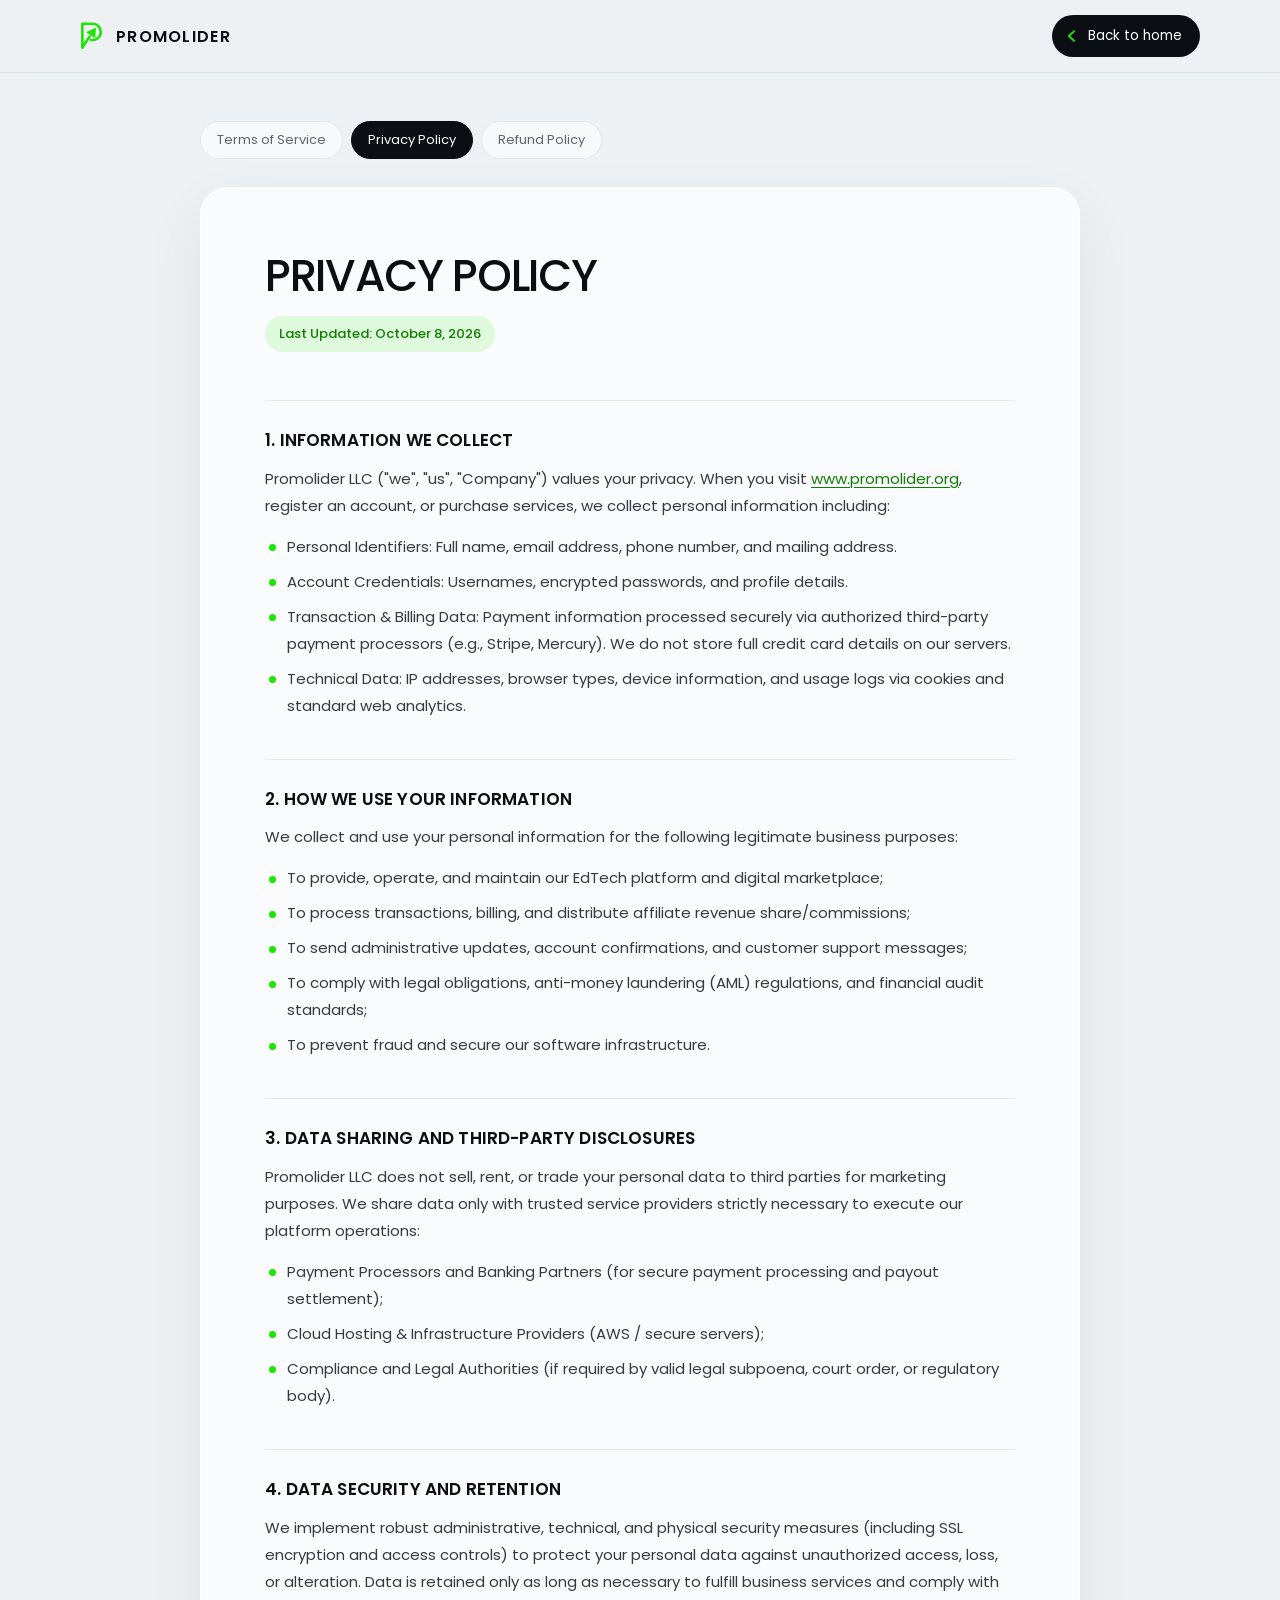
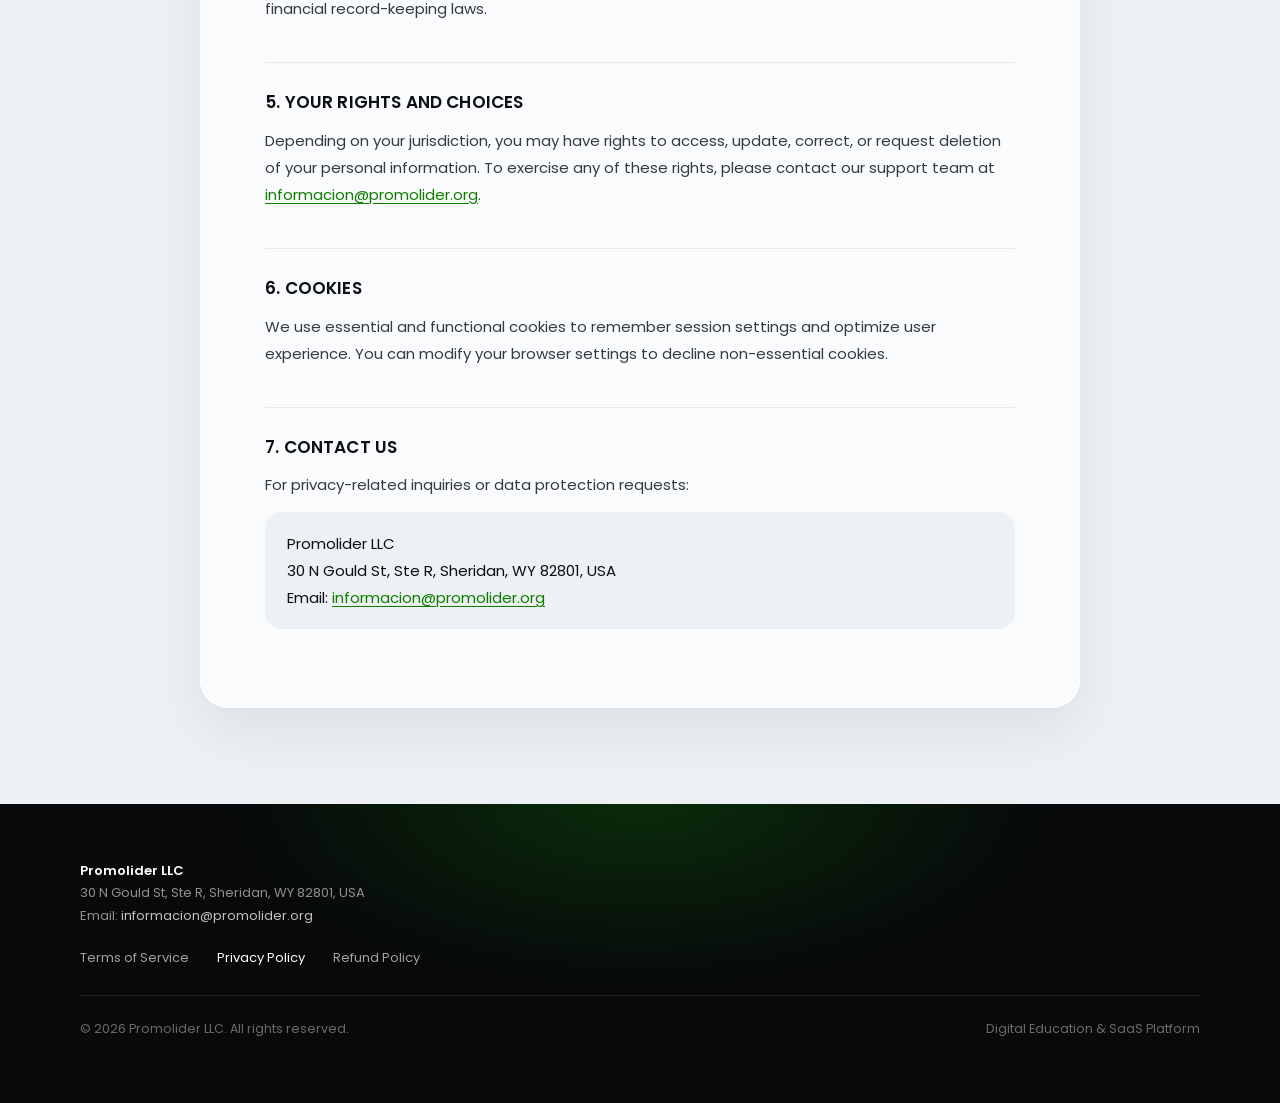
==== privacy.html @ 7b1666b1 "Landing Promolider" ====
<!doctype html>
<html lang="en">

<head>
  <meta charset="utf-8">
  <meta name="viewport" content="width=device-width, initial-scale=1, viewport-fit=cover">
  <meta name="theme-color" content="#EEF1F4">
  <title>Privacy Policy — PROMOLIDER™</title>
  <meta name="description" content="Privacy Policy — Promolider LLC.">
  <link rel="preconnect" href="https://fonts.googleapis.com">
  <link rel="preconnect" href="https://fonts.gstatic.com" crossorigin>
  <link href="https://fonts.googleapis.com/css2?family=Poppins:wght@300;400;500;600&display=swap" rel="stylesheet">
  <link rel="stylesheet" href="assets/legal.css">
</head>

<body>
  <svg width="0" height="0" style="position:absolute" aria-hidden="true">
    <symbol id="pl-mark" viewBox="0 0 200 220">
      <path d="M18 196 V14 H98 A62 62 0 0 1 98 138 H86" fill="none" stroke="currentColor" stroke-width="20"
        stroke-linecap="round" stroke-linejoin="round" />
      <path d="M18 196 L74 112" fill="none" stroke="currentColor" stroke-width="20" stroke-linecap="round" />
      <path d="M54 80 L118 50 L114 118 Z" fill="currentColor" stroke="currentColor" stroke-width="8"
        stroke-linejoin="round" />
    </symbol>
  </svg>

  <header class="top">
    <div class="wrap">
      <a class="brand" href="index.html" aria-label="PROMOLIDER home"><svg viewBox="0 0 200 220">
          <use href="#pl-mark" />
        </svg>PROMOLIDER</a>
      <a class="back" href="index.html"><svg viewBox="0 0 18 18" aria-hidden="true">
          <path d="m11.4 3.6-6 5.4 6 5.4" fill="none" stroke="currentColor" stroke-width="2" stroke-linecap="round"
            stroke-linejoin="round" />
        </svg>Back to home</a>
    </div>
  </header>

  <main class="wrap">
    <nav class="tabs" aria-label="Legal"><a href="terms.html">Terms of Service</a><a href="privacy.html"
        aria-current="page">Privacy Policy</a><a href="refunds.html">Refund Policy</a></nav>
    <article class="doc">
      <h1>PRIVACY POLICY</h1>
      <p class="upd">Last Updated: October 8, 2026</p>
      <h2>1. INFORMATION WE COLLECT</h2>
      <p>Promolider LLC ("we", "us", "Company") values your privacy. When you visit <a href="https://www.promolider.org"
          target="_blank" rel="noopener">www.promolider.org</a>, register an account, or purchase services, we collect
        personal information including:</p>
      <ul>
        <li>Personal Identifiers: Full name, email address, phone number, and mailing address.</li>
        <li>Account Credentials: Usernames, encrypted passwords, and profile details.</li>
        <li>Transaction &amp; Billing Data: Payment information processed securely via authorized third-party payment
          processors (e.g., Stripe, Mercury). We do not store full credit card details on our servers.</li>
        <li>Technical Data: IP addresses, browser types, device information, and usage logs via cookies and standard web
          analytics.</li>
      </ul>
      <h2>2. HOW WE USE YOUR INFORMATION</h2>
      <p>We collect and use your personal information for the following legitimate business purposes:</p>
      <ul>
        <li>To provide, operate, and maintain our EdTech platform and digital marketplace;</li>
        <li>To process transactions, billing, and distribute affiliate revenue share/commissions;</li>
        <li>To send administrative updates, account confirmations, and customer support messages;</li>
        <li>To comply with legal obligations, anti-money laundering (AML) regulations, and financial audit standards;
        </li>
        <li>To prevent fraud and secure our software infrastructure.</li>
      </ul>
      <h2>3. DATA SHARING AND THIRD-PARTY DISCLOSURES</h2>
      <p>Promolider LLC does not sell, rent, or trade your personal data to third parties for marketing purposes. We
        share data only with trusted service providers strictly necessary to execute our platform operations:</p>
      <ul>
        <li>Payment Processors and Banking Partners (for secure payment processing and payout settlement);</li>
        <li>Cloud Hosting &amp; Infrastructure Providers (AWS / secure servers);</li>
        <li>Compliance and Legal Authorities (if required by valid legal subpoena, court order, or regulatory body).
        </li>
      </ul>
      <h2>4. DATA SECURITY AND RETENTION</h2>
      <p>We implement robust administrative, technical, and physical security measures (including SSL encryption and
        access controls) to protect your personal data against unauthorized access, loss, or alteration. Data is
        retained only as long as necessary to fulfill business services and comply with financial record-keeping laws.
      </p>
      <h2>5. YOUR RIGHTS AND CHOICES</h2>
      <p>Depending on your jurisdiction, you may have rights to access, update, correct, or request deletion of your
        personal information. To exercise any of these rights, please contact our support team at <a
          href="mailto:informacion@promolider.org">informacion@promolider.org</a>.</p>
      <h2>6. COOKIES</h2>
      <p>We use essential and functional cookies to remember session settings and optimize user experience. You can
        modify your browser settings to decline non-essential cookies.</p>
      <h2>7. CONTACT US</h2>
      <p>For privacy-related inquiries or data protection requests:</p>
      <p class="addr">Promolider LLC<br>30 N Gould St, Ste R, Sheridan, WY 82801, USA<br>Email: <a
          href="mailto:informacion@promolider.org">informacion@promolider.org</a></p>
    </article>
  </main>

  <footer>
    <div class="glowf" aria-hidden="true"></div>
    <div class="wrap">
      <p><b>Promolider LLC</b><br>30 N Gould St, Ste R, Sheridan, WY 82801, USA<br>Email: <a
          href="mailto:informacion@promolider.org">informacion@promolider.org</a></p>
      <nav class="flinks" aria-label="Legal"><a href="terms.html">Terms of Service</a><a href="privacy.html"
          aria-current="page">Privacy Policy</a><a href="refunds.html">Refund Policy</a></nav>
      <div class="fbottom"><span>© <span id="year"></span> Promolider LLC. All rights reserved.</span><span>Digital
          Education &amp; SaaS Platform</span></div>
    </div>
  </footer>
  <script>document.getElementById('year').textContent = new Date().getFullYear();</script>
</body>

</html>
---- assets/legal.css ----
:root {
    --ink: #0b0f14;
    --muted: #5d646e;
    --frame: #EEF1F4;
    --primary: #1AE600;
    --primary-ink: #0f7d00;
    --font: 'Poppins', system-ui, sans-serif
}

*,
*::before,
*::after {
    box-sizing: border-box
}

html {
    -webkit-text-size-adjust: 100%
}

body {
    margin: 0;
    background: var(--frame);
    color: var(--ink);
    font-family: var(--font);
    -webkit-font-smoothing: antialiased;
    overflow-x: hidden
}

a {
    color: inherit;
    text-decoration: none
}

svg {
    display: block
}

.wrap {
    width: min(100% - 32px, 880px);
    margin-inline: auto
}

.top {
    position: sticky;
    top: 0;
    z-index: 5;
    background: rgba(238, 241, 244, .8);
    backdrop-filter: blur(14px);
    -webkit-backdrop-filter: blur(14px);
    border-bottom: 1px solid rgba(11, 15, 20, .08)
}

.top .wrap {
    display: flex;
    align-items: center;
    justify-content: space-between;
    gap: 16px;
    height: 72px;
    width: min(100% - 32px, 1120px)
}

.brand {
    display: flex;
    align-items: center;
    gap: 10px;
    font-size: 16px;
    font-weight: 600;
    letter-spacing: .08em
}

.brand svg {
    width: 26px;
    height: auto;
    color: var(--primary)
}

.back {
    display: inline-flex;
    align-items: center;
    gap: 8px;
    height: 42px;
    padding: 0 18px 0 12px;
    border-radius: 999px;
    background: var(--ink);
    color: #fff;
    font-size: 13.5px;
    transition: transform .3s
}

.back svg {
    width: 16px;
    height: 16px;
    color: var(--primary)
}

.back:hover {
    transform: translateX(-3px)
}

main {
    padding: 48px 0 96px
}

.tabs {
    display: flex;
    flex-wrap: wrap;
    gap: 8px;
    margin-bottom: 28px
}

.tabs a {
    padding: 8px 16px;
    border-radius: 999px;
    font-size: 13px;
    color: var(--muted);
    background: rgba(255, 255, 255, .6);
    border: 1px solid rgba(11, 15, 20, .08);
    transition: color .2s, background .2s
}

.tabs a:hover {
    color: var(--ink)
}

.tabs a[aria-current] {
    background: var(--ink);
    color: #fff;
    border-color: var(--ink)
}

.doc {
    background: rgba(255, 255, 255, .72);
    border: 1px solid rgba(255, 255, 255, .9);
    border-radius: 28px;
    box-shadow: 0 24px 60px rgba(11, 15, 20, .07);
    padding: clamp(28px, 6vw, 64px)
}

.doc h1 {
    margin: 0;
    font-size: clamp(28px, 5vw, 44px);
    font-weight: 500;
    letter-spacing: -.03em;
    line-height: 1.1
}

.doc .upd {
    display: inline-block;
    margin: 16px 0 8px;
    padding: 6px 14px;
    border-radius: 999px;
    background: rgba(26, 230, 0, .12);
    color: var(--primary-ink);
    font-size: 13px;
    font-weight: 500
}

.doc h2 {
    margin: 40px 0 12px;
    padding-top: 28px;
    border-top: 1px solid rgba(11, 15, 20, .08);
    font-size: clamp(15px, 2.2vw, 17px);
    font-weight: 600;
    letter-spacing: .01em;
    line-height: 1.4
}

.doc p,
.doc li {
    font-size: 15px;
    line-height: 1.8;
    color: #333a43;
    overflow-wrap: anywhere
}

.doc p {
    margin: 0 0 14px
}

.doc ul {
    margin: 0 0 14px;
    padding: 0;
    list-style: none;
    display: grid;
    gap: 8px
}

.doc li {
    position: relative;
    padding-left: 22px
}

.doc li::before {
    content: "";
    position: absolute;
    left: 4px;
    top: .75em;
    width: 7px;
    height: 7px;
    border-radius: 50%;
    background: var(--primary)
}

.doc a {
    color: var(--primary-ink);
    text-decoration: underline;
    text-underline-offset: 3px
}

.doc .addr {
    padding: 18px 22px;
    border-radius: 16px;
    background: var(--frame);
    color: var(--ink)
}

footer {
    position: relative;
    overflow: hidden;
    background: #07090b;
    color: rgba(255, 255, 255, .55);
    padding: 56px 0 64px;
    font-size: 13px;
    line-height: 1.7
}

.glowf {
    position: absolute;
    left: 50%;
    top: -220px;
    width: 900px;
    height: 420px;
    transform: translateX(-50%);
    background: radial-gradient(ellipse, rgba(26, 230, 0, .16), transparent 65%);
    pointer-events: none
}

footer .wrap {
    position: relative;
    width: min(100% - 32px, 1120px)
}

footer p {
    margin: 0 0 20px
}

footer b {
    color: #fff;
    font-weight: 600
}

footer p a {
    color: rgba(255, 255, 255, .75)
}

footer a:hover {
    color: var(--primary)
}

.flinks {
    display: flex;
    flex-wrap: wrap;
    gap: 10px 28px;
    padding-bottom: 26px;
    border-bottom: 1px solid rgba(255, 255, 255, .1)
}

.flinks a {
    color: rgba(255, 255, 255, .62);
    transition: color .2s
}

.flinks a[aria-current] {
    color: #fff
}

.fbottom {
    display: flex;
    justify-content: space-between;
    gap: 16px;
    flex-wrap: wrap;
    padding-top: 22px;
    font-size: 12.5px;
    color: rgba(255, 255, 255, .4)
}
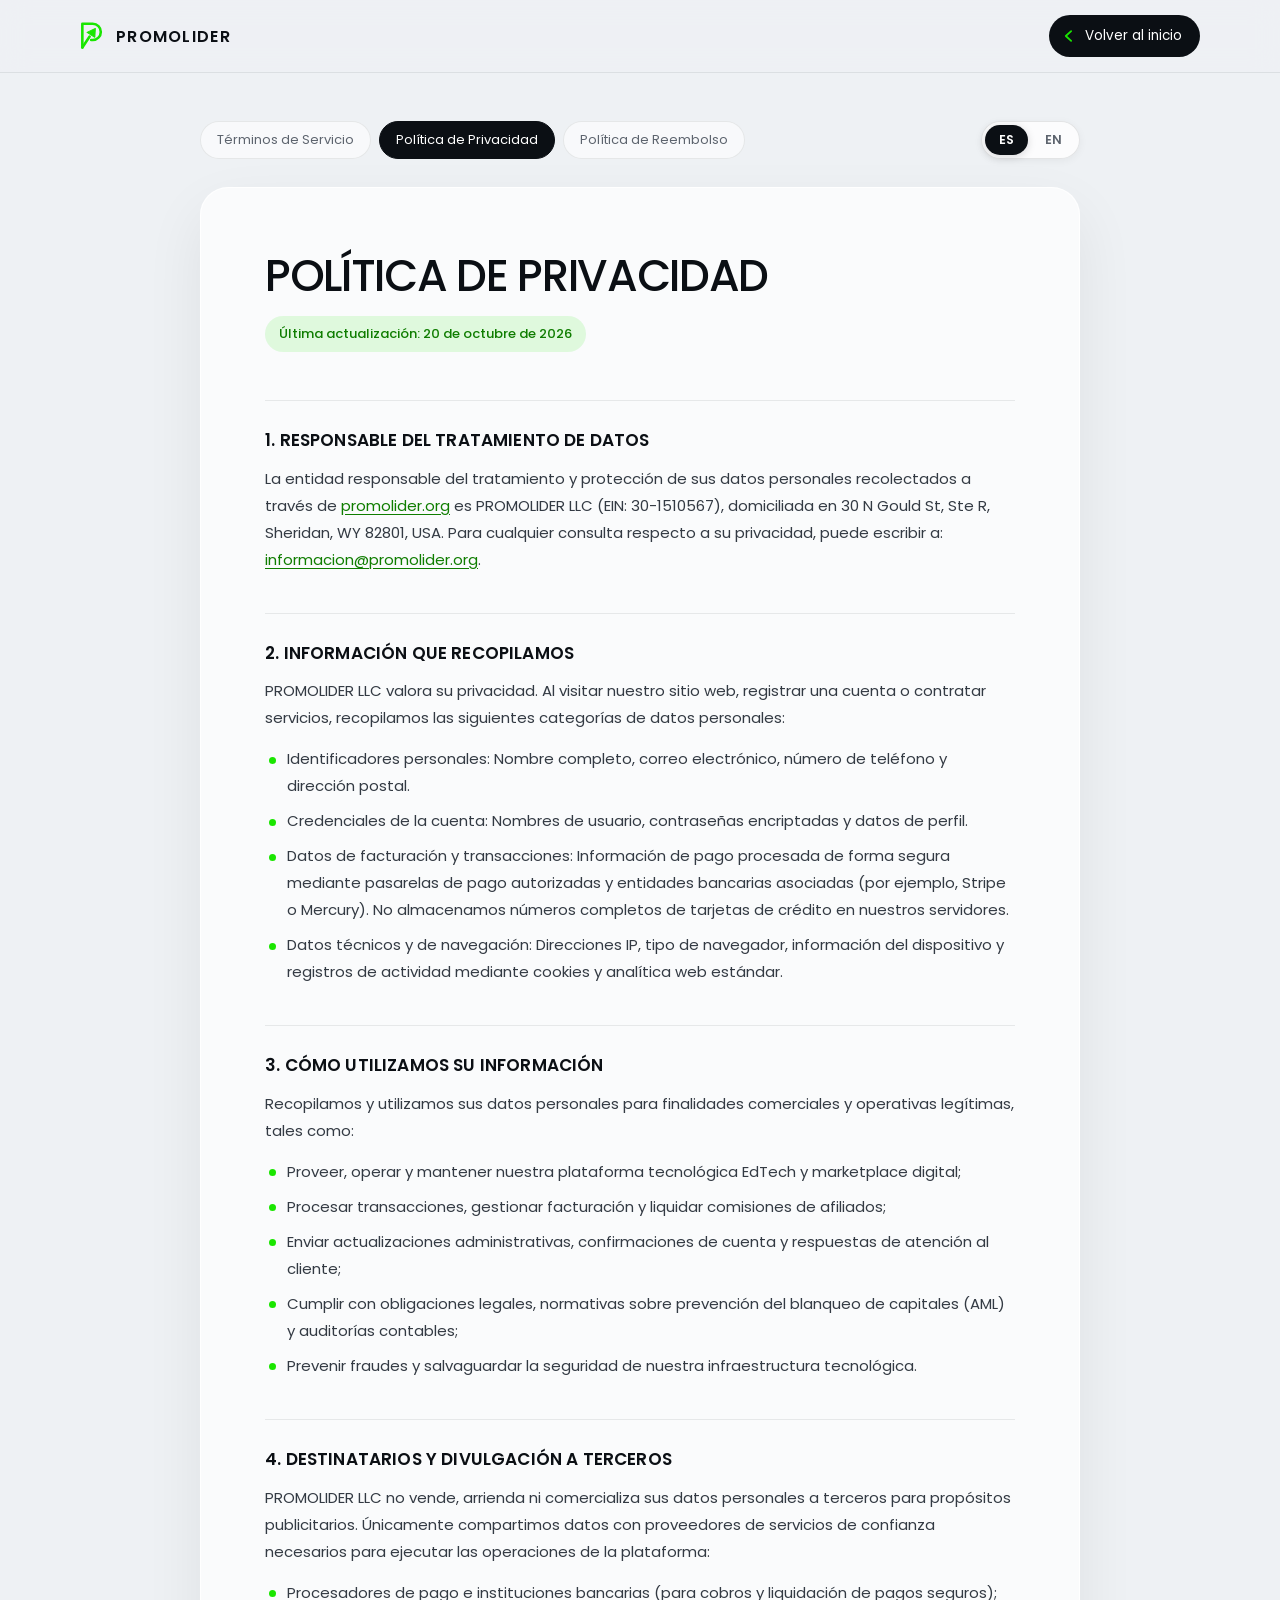
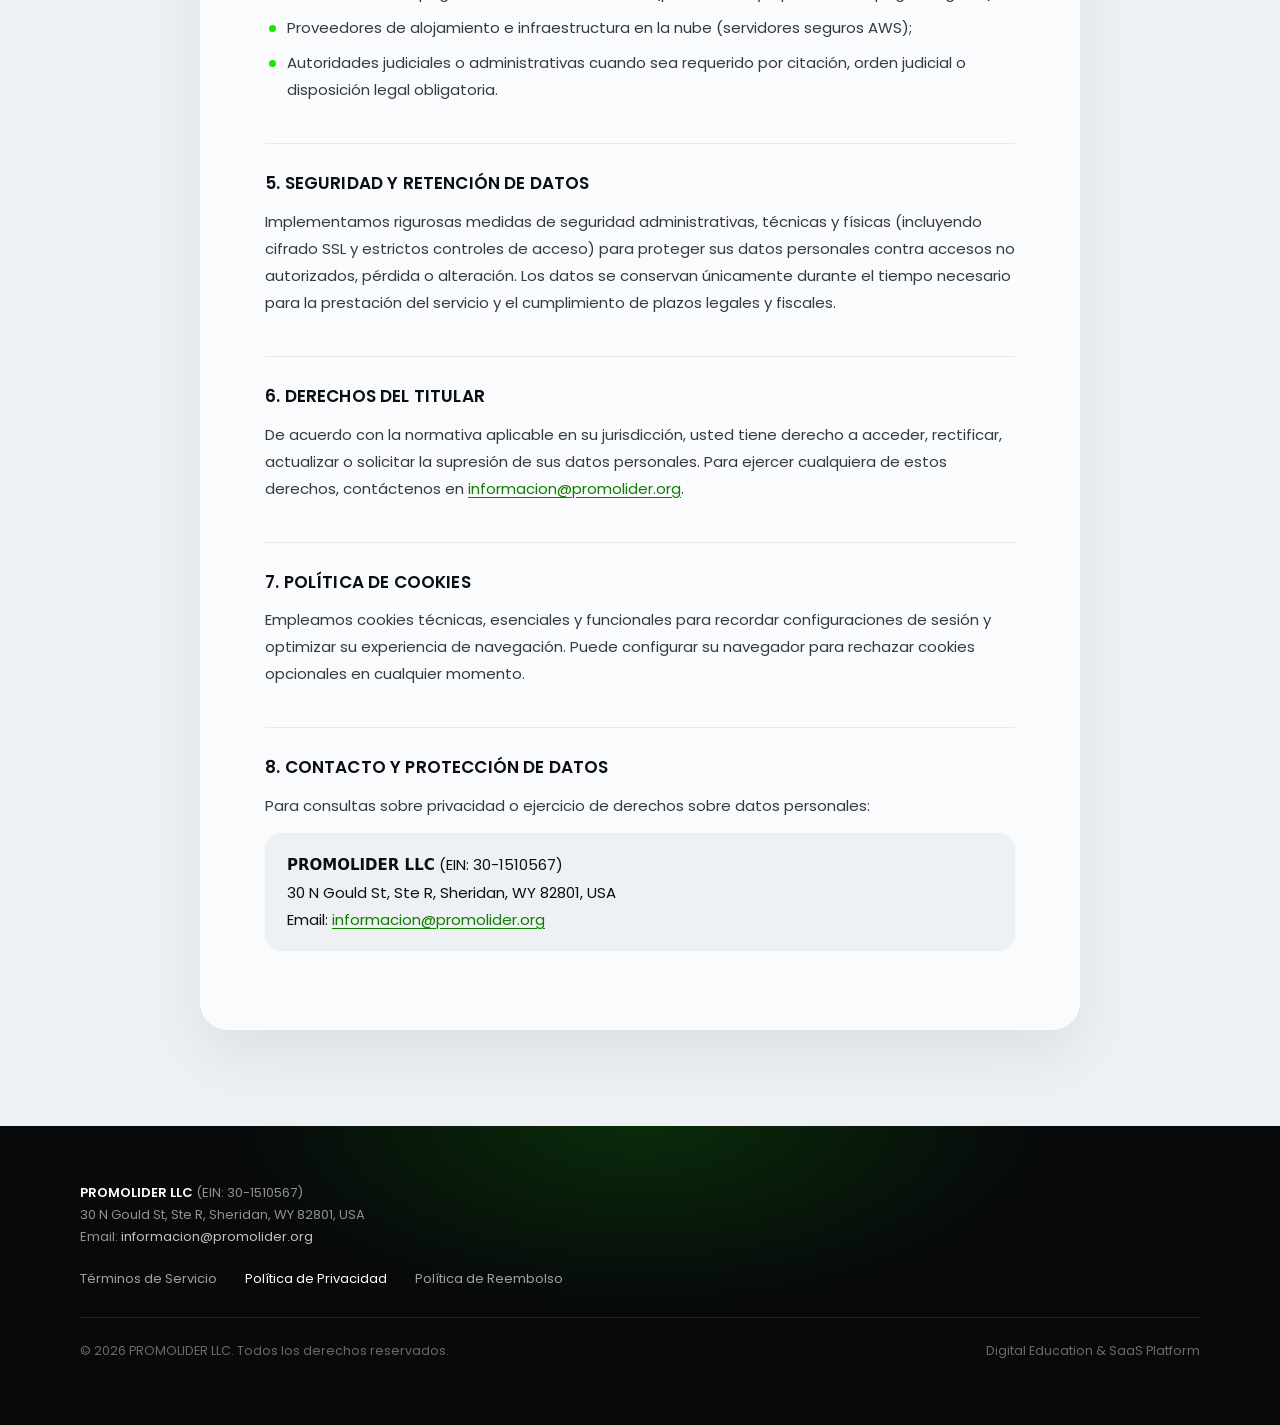
==== commit b68a6b4a: "Actualizar información legal (EIN: 30-1510567), soporte bilingüe y pie de página" ====
--- a/privacy.html
+++ b/privacy.html
@@ -1,16 +1,23 @@
 <!doctype html>
-<html lang="en">
+<html lang="es" data-lang="es">
 
 <head>
   <meta charset="utf-8">
   <meta name="viewport" content="width=device-width, initial-scale=1, viewport-fit=cover">
   <meta name="theme-color" content="#EEF1F4">
-  <title>Privacy Policy — PROMOLIDER™</title>
-  <meta name="description" content="Privacy Policy — Promolider LLC.">
+  <title>Política de Privacidad / Privacy Policy — PROMOLIDER™</title>
+  <meta name="description" content="Política de Privacidad — PROMOLIDER LLC (EIN: 30-1510567).">
+  <link rel="icon" type="image/x-icon" href="assets/favicon.ico">
   <link rel="preconnect" href="https://fonts.googleapis.com">
   <link rel="preconnect" href="https://fonts.gstatic.com" crossorigin>
   <link href="https://fonts.googleapis.com/css2?family=Poppins:wght@300;400;500;600&display=swap" rel="stylesheet">
   <link rel="stylesheet" href="assets/legal.css">
+  <script>
+    (() => {
+      const saved = localStorage.getItem('promolider_lang') || 'es';
+      document.documentElement.setAttribute('data-lang', saved);
+    })();
+  </script>
 </head>
 
 <body>
@@ -26,10 +33,14 @@
 
   <header class="top">
     <div class="wrap">
-      <a class="brand" href="index.html" aria-label="PROMOLIDER home"><svg viewBox="0 0 200 220">
+      <a class="brand" href="index.html" aria-label="PROMOLIDER inicio"><svg viewBox="0 0 200 220">
           <use href="#pl-mark" />
         </svg>PROMOLIDER</a>
-      <a class="back" href="index.html"><svg viewBox="0 0 18 18" aria-hidden="true">
+      <a class="back lang-es" href="index.html"><svg viewBox="0 0 18 18" aria-hidden="true">
+          <path d="m11.4 3.6-6 5.4 6 5.4" fill="none" stroke="currentColor" stroke-width="2" stroke-linecap="round"
+            stroke-linejoin="round" />
+        </svg>Volver al inicio</a>
+      <a class="back lang-en" href="index.html"><svg viewBox="0 0 18 18" aria-hidden="true">
           <path d="m11.4 3.6-6 5.4 6 5.4" fill="none" stroke="currentColor" stroke-width="2" stroke-linecap="round"
             stroke-linejoin="round" />
         </svg>Back to home</a>
@@ -37,73 +48,163 @@
   </header>
 
   <main class="wrap">
-    <nav class="tabs" aria-label="Legal"><a href="terms.html">Terms of Service</a><a href="privacy.html"
-        aria-current="page">Privacy Policy</a><a href="refunds.html">Refund Policy</a></nav>
+    <div class="legal-nav-bar">
+      <nav class="tabs" aria-label="Legal">
+        <a href="terms.html" class="lang-es">Términos de Servicio</a>
+        <a href="terms.html" class="lang-en">Terms of Service</a>
+        <a href="privacy.html" class="lang-es" aria-current="page">Política de Privacidad</a>
+        <a href="privacy.html" class="lang-en" aria-current="page">Privacy Policy</a>
+        <a href="refunds.html" class="lang-es">Política de Reembolso</a>
+        <a href="refunds.html" class="lang-en">Refund Policy</a>
+      </nav>
+      <div class="lang-switch" role="group" aria-label="Seleccionar idioma / Select language">
+        <button type="button" class="lang-btn" data-lang-btn="es" aria-label="Español">ES</button>
+        <button type="button" class="lang-btn" data-lang-btn="en" aria-label="English">EN</button>
+      </div>
+    </div>
+
     <article class="doc">
-      <h1>PRIVACY POLICY</h1>
-      <p class="upd">Last Updated: October 8, 2026</p>
-      <h2>1. INFORMATION WE COLLECT</h2>
-      <p>Promolider LLC ("we", "us", "Company") values your privacy. When you visit <a href="https://www.promolider.org"
-          target="_blank" rel="noopener">www.promolider.org</a>, register an account, or purchase services, we collect
-        personal information including:</p>
-      <ul>
-        <li>Personal Identifiers: Full name, email address, phone number, and mailing address.</li>
-        <li>Account Credentials: Usernames, encrypted passwords, and profile details.</li>
-        <li>Transaction &amp; Billing Data: Payment information processed securely via authorized third-party payment
-          processors (e.g., Stripe, Mercury). We do not store full credit card details on our servers.</li>
-        <li>Technical Data: IP addresses, browser types, device information, and usage logs via cookies and standard web
-          analytics.</li>
-      </ul>
-      <h2>2. HOW WE USE YOUR INFORMATION</h2>
-      <p>We collect and use your personal information for the following legitimate business purposes:</p>
-      <ul>
-        <li>To provide, operate, and maintain our EdTech platform and digital marketplace;</li>
-        <li>To process transactions, billing, and distribute affiliate revenue share/commissions;</li>
-        <li>To send administrative updates, account confirmations, and customer support messages;</li>
-        <li>To comply with legal obligations, anti-money laundering (AML) regulations, and financial audit standards;
-        </li>
-        <li>To prevent fraud and secure our software infrastructure.</li>
-      </ul>
-      <h2>3. DATA SHARING AND THIRD-PARTY DISCLOSURES</h2>
-      <p>Promolider LLC does not sell, rent, or trade your personal data to third parties for marketing purposes. We
-        share data only with trusted service providers strictly necessary to execute our platform operations:</p>
-      <ul>
-        <li>Payment Processors and Banking Partners (for secure payment processing and payout settlement);</li>
-        <li>Cloud Hosting &amp; Infrastructure Providers (AWS / secure servers);</li>
-        <li>Compliance and Legal Authorities (if required by valid legal subpoena, court order, or regulatory body).
-        </li>
-      </ul>
-      <h2>4. DATA SECURITY AND RETENTION</h2>
-      <p>We implement robust administrative, technical, and physical security measures (including SSL encryption and
-        access controls) to protect your personal data against unauthorized access, loss, or alteration. Data is
-        retained only as long as necessary to fulfill business services and comply with financial record-keeping laws.
-      </p>
-      <h2>5. YOUR RIGHTS AND CHOICES</h2>
-      <p>Depending on your jurisdiction, you may have rights to access, update, correct, or request deletion of your
-        personal information. To exercise any of these rights, please contact our support team at <a
-          href="mailto:informacion@promolider.org">informacion@promolider.org</a>.</p>
-      <h2>6. COOKIES</h2>
-      <p>We use essential and functional cookies to remember session settings and optimize user experience. You can
-        modify your browser settings to decline non-essential cookies.</p>
-      <h2>7. CONTACT US</h2>
-      <p>For privacy-related inquiries or data protection requests:</p>
-      <p class="addr">Promolider LLC<br>30 N Gould St, Ste R, Sheridan, WY 82801, USA<br>Email: <a
-          href="mailto:informacion@promolider.org">informacion@promolider.org</a></p>
+      <!-- VERSIÓN EN ESPAÑOL -->
+      <div class="lang-es">
+        <h1>POLÍTICA DE PRIVACIDAD</h1>
+        <p class="upd">Última actualización: 20 de octubre de 2026</p>
+
+        <h2>1. RESPONSABLE DEL TRATAMIENTO DE DATOS</h2>
+        <p>La entidad responsable del tratamiento y protección de sus datos personales recolectados a través de <a href="https://www.promolider.org" target="_blank" rel="noopener">promolider.org</a> es PROMOLIDER LLC (EIN: 30-1510567), domiciliada en 30 N Gould St, Ste R, Sheridan, WY 82801, USA. Para cualquier consulta respecto a su privacidad, puede escribir a: <a href="mailto:informacion@promolider.org">informacion@promolider.org</a>.</p>
+
+        <h2>2. INFORMACIÓN QUE RECOPILAMOS</h2>
+        <p>PROMOLIDER LLC valora su privacidad. Al visitar nuestro sitio web, registrar una cuenta o contratar servicios, recopilamos las siguientes categorías de datos personales:</p>
+        <ul>
+          <li>Identificadores personales: Nombre completo, correo electrónico, número de teléfono y dirección postal.</li>
+          <li>Credenciales de la cuenta: Nombres de usuario, contraseñas encriptadas y datos de perfil.</li>
+          <li>Datos de facturación y transacciones: Información de pago procesada de forma segura mediante pasarelas de pago autorizadas y entidades bancarias asociadas (por ejemplo, Stripe o Mercury). No almacenamos números completos de tarjetas de crédito en nuestros servidores.</li>
+          <li>Datos técnicos y de navegación: Direcciones IP, tipo de navegador, información del dispositivo y registros de actividad mediante cookies y analítica web estándar.</li>
+        </ul>
+
+        <h2>3. CÓMO UTILIZAMOS SU INFORMACIÓN</h2>
+        <p>Recopilamos y utilizamos sus datos personales para finalidades comerciales y operativas legítimas, tales como:</p>
+        <ul>
+          <li>Proveer, operar y mantener nuestra plataforma tecnológica EdTech y marketplace digital;</li>
+          <li>Procesar transacciones, gestionar facturación y liquidar comisiones de afiliados;</li>
+          <li>Enviar actualizaciones administrativas, confirmaciones de cuenta y respuestas de atención al cliente;</li>
+          <li>Cumplir con obligaciones legales, normativas sobre prevención del blanqueo de capitales (AML) y auditorías contables;</li>
+          <li>Prevenir fraudes y salvaguardar la seguridad de nuestra infraestructura tecnológica.</li>
+        </ul>
+
+        <h2>4. DESTINATARIOS Y DIVULGACIÓN A TERCEROS</h2>
+        <p>PROMOLIDER LLC no vende, arrienda ni comercializa sus datos personales a terceros para propósitos publicitarios. Únicamente compartimos datos con proveedores de servicios de confianza necesarios para ejecutar las operaciones de la plataforma:</p>
+        <ul>
+          <li>Procesadores de pago e instituciones bancarias (para cobros y liquidación de pagos seguros);</li>
+          <li>Proveedores de alojamiento e infraestructura en la nube (servidores seguros AWS);</li>
+          <li>Autoridades judiciales o administrativas cuando sea requerido por citación, orden judicial o disposición legal obligatoria.</li>
+        </ul>
+
+        <h2>5. SEGURIDAD Y RETENCIÓN DE DATOS</h2>
+        <p>Implementamos rigurosas medidas de seguridad administrativas, técnicas y físicas (incluyendo cifrado SSL y estrictos controles de acceso) para proteger sus datos personales contra accesos no autorizados, pérdida o alteración. Los datos se conservan únicamente durante el tiempo necesario para la prestación del servicio y el cumplimiento de plazos legales y fiscales.</p>
+
+        <h2>6. DERECHOS DEL TITULAR</h2>
+        <p>De acuerdo con la normativa aplicable en su jurisdicción, usted tiene derecho a acceder, rectificar, actualizar o solicitar la supresión de sus datos personales. Para ejercer cualquiera de estos derechos, contáctenos en <a href="mailto:informacion@promolider.org">informacion@promolider.org</a>.</p>
+
+        <h2>7. POLÍTICA DE COOKIES</h2>
+        <p>Empleamos cookies técnicas, esenciales y funcionales para recordar configuraciones de sesión y optimizar su experiencia de navegación. Puede configurar su navegador para rechazar cookies opcionales en cualquier momento.</p>
+
+        <h2>8. CONTACTO Y PROTECCIÓN DE DATOS</h2>
+        <p>Para consultas sobre privacidad o ejercicio de derechos sobre datos personales:</p>
+        <p class="addr"><b>PROMOLIDER LLC</b> (EIN: 30-1510567)<br>30 N Gould St, Ste R, Sheridan, WY 82801, USA<br>Email: <a
+            href="mailto:informacion@promolider.org">informacion@promolider.org</a></p>
+      </div>
+
+      <!-- ENGLISH VERSION -->
+      <div class="lang-en">
+        <h1>PRIVACY POLICY</h1>
+        <p class="upd">Last Updated: October 20, 2026</p>
+
+        <h2>1. DATA CONTROLLER &amp; LEGAL ENTITY</h2>
+        <p>The entity responsible for the processing and protection of personal data collected through <a href="https://www.promolider.org" target="_blank" rel="noopener">promolider.org</a> is PROMOLIDER LLC (EIN: 30-1510567), domiciled at 30 N Gould St, Ste R, Sheridan, WY 82801, USA. For any questions or privacy inquiries, you may contact: <a href="mailto:informacion@promolider.org">informacion@promolider.org</a>.</p>
+
+        <h2>2. INFORMATION WE COLLECT</h2>
+        <p>PROMOLIDER LLC values your privacy. When you visit <a href="https://www.promolider.org" target="_blank" rel="noopener">www.promolider.org</a>, register an account, or purchase services, we collect personal information including:</p>
+        <ul>
+          <li>Personal Identifiers: Full name, email address, phone number, and mailing address.</li>
+          <li>Account Credentials: Usernames, encrypted passwords, and profile details.</li>
+          <li>Transaction &amp; Billing Data: Payment information processed securely via authorized third-party payment processors (e.g., Stripe, Mercury). We do not store full credit card details on our servers.</li>
+          <li>Technical Data: IP addresses, browser types, device information, and usage logs via cookies and standard web analytics.</li>
+        </ul>
+
+        <h2>3. HOW WE USE YOUR INFORMATION</h2>
+        <p>We collect and use your personal information for legitimate business purposes, including:</p>
+        <ul>
+          <li>To provide, operate, and maintain our EdTech platform and digital marketplace;</li>
+          <li>To process transactions, billing, and distribute affiliate revenue share/commissions;</li>
+          <li>To send administrative updates, account confirmations, and customer support messages;</li>
+          <li>To comply with legal obligations, anti-money laundering (AML) regulations, and financial audit standards;</li>
+          <li>To prevent fraud and secure our software infrastructure.</li>
+        </ul>
+
+        <h2>4. DATA SHARING AND THIRD-PARTY DISCLOSURES</h2>
+        <p>PROMOLIDER LLC does not sell, rent, or trade your personal data to third parties for marketing purposes. We share data only with trusted service providers strictly necessary to execute our platform operations:</p>
+        <ul>
+          <li>Payment Processors and Banking Partners (for secure payment processing and payout settlement);</li>
+          <li>Cloud Hosting &amp; Infrastructure Providers (AWS / secure servers);</li>
+          <li>Compliance and Legal Authorities (if required by valid legal subpoena, court order, or regulatory body).</li>
+        </ul>
+
+        <h2>5. DATA SECURITY AND RETENTION</h2>
+        <p>We implement robust administrative, technical, and physical security measures (including SSL encryption and access controls) to protect your personal data against unauthorized access, loss, or alteration. Data is retained only as long as necessary to fulfill business services and comply with financial record-keeping laws.</p>
+
+        <h2>6. YOUR RIGHTS AND CHOICES</h2>
+        <p>Depending on your jurisdiction, you may have rights to access, update, correct, or request deletion of your personal information. To exercise any of these rights, please contact our support team at <a href="mailto:informacion@promolider.org">informacion@promolider.org</a>.</p>
+
+        <h2>7. COOKIES</h2>
+        <p>We use essential and functional cookies to remember session settings and optimize user experience. You can modify your browser settings to decline non-essential cookies.</p>
+
+        <h2>8. CONTACT US</h2>
+        <p>For privacy-related inquiries or data protection requests:</p>
+        <p class="addr"><b>PROMOLIDER LLC</b> (EIN: 30-1510567)<br>30 N Gould St, Ste R, Sheridan, WY 82801, USA<br>Email: <a
+            href="mailto:informacion@promolider.org">informacion@promolider.org</a></p>
+      </div>
     </article>
   </main>
 
   <footer>
     <div class="glowf" aria-hidden="true"></div>
     <div class="wrap">
-      <p><b>Promolider LLC</b><br>30 N Gould St, Ste R, Sheridan, WY 82801, USA<br>Email: <a
+      <p><b>PROMOLIDER LLC</b> (EIN: 30-1510567)<br>30 N Gould St, Ste R, Sheridan, WY 82801, USA<br>Email: <a
           href="mailto:informacion@promolider.org">informacion@promolider.org</a></p>
-      <nav class="flinks" aria-label="Legal"><a href="terms.html">Terms of Service</a><a href="privacy.html"
-          aria-current="page">Privacy Policy</a><a href="refunds.html">Refund Policy</a></nav>
-      <div class="fbottom"><span>© <span id="year"></span> Promolider LLC. All rights reserved.</span><span>Digital
-          Education &amp; SaaS Platform</span></div>
+      <nav class="flinks" aria-label="Legal">
+        <a href="terms.html"><span class="lang-es">Términos de Servicio</span><span class="lang-en">Terms of Service</span></a>
+        <a href="privacy.html" aria-current="page"><span class="lang-es">Política de Privacidad</span><span class="lang-en">Privacy Policy</span></a>
+        <a href="refunds.html"><span class="lang-es">Política de Reembolso</span><span class="lang-en">Refund Policy</span></a>
+      </nav>
+      <div class="fbottom">
+        <span>© <span class="footer-year"></span> PROMOLIDER LLC. <span class="lang-es">Todos los derechos reservados.</span><span class="lang-en">All rights reserved.</span></span>
+        <span>Digital Education &amp; SaaS Platform</span>
+      </div>
     </div>
   </footer>
-  <script>document.getElementById('year').textContent = new Date().getFullYear();</script>
+
+  <script>
+    (() => {
+      function setLanguage(lang) {
+        document.documentElement.setAttribute('data-lang', lang);
+        localStorage.setItem('promolider_lang', lang);
+        document.querySelectorAll('.lang-btn').forEach(btn => {
+          btn.classList.toggle('active', btn.getAttribute('data-lang-btn') === lang);
+        });
+      }
+
+      document.querySelectorAll('[data-lang-btn]').forEach(btn => {
+        btn.addEventListener('click', () => setLanguage(btn.getAttribute('data-lang-btn')));
+      });
+
+      const currentLang = document.documentElement.getAttribute('data-lang') || 'es';
+      document.querySelectorAll('.lang-btn').forEach(btn => {
+        btn.classList.toggle('active', btn.getAttribute('data-lang-btn') === currentLang);
+      });
+
+      document.querySelectorAll('.footer-year').forEach(el => el.textContent = new Date().getFullYear());
+    })();
+  </script>
 </body>
 
 </html>
--- a/assets/legal.css
+++ b/assets/legal.css
@@ -1,285 +1,346 @@
-:root {
-    --ink: #0b0f14;
-    --muted: #5d646e;
-    --frame: #EEF1F4;
-    --primary: #1AE600;
-    --primary-ink: #0f7d00;
-    --font: 'Poppins', system-ui, sans-serif
-}
-
-*,
-*::before,
-*::after {
-    box-sizing: border-box
-}
-
-html {
-    -webkit-text-size-adjust: 100%
-}
-
-body {
-    margin: 0;
-    background: var(--frame);
-    color: var(--ink);
-    font-family: var(--font);
-    -webkit-font-smoothing: antialiased;
-    overflow-x: hidden
-}
-
-a {
-    color: inherit;
-    text-decoration: none
-}
-
-svg {
-    display: block
-}
-
-.wrap {
-    width: min(100% - 32px, 880px);
-    margin-inline: auto
-}
-
-.top {
-    position: sticky;
-    top: 0;
-    z-index: 5;
-    background: rgba(238, 241, 244, .8);
-    backdrop-filter: blur(14px);
-    -webkit-backdrop-filter: blur(14px);
-    border-bottom: 1px solid rgba(11, 15, 20, .08)
-}
-
-.top .wrap {
-    display: flex;
-    align-items: center;
-    justify-content: space-between;
-    gap: 16px;
-    height: 72px;
-    width: min(100% - 32px, 1120px)
-}
-
-.brand {
-    display: flex;
-    align-items: center;
-    gap: 10px;
-    font-size: 16px;
-    font-weight: 600;
-    letter-spacing: .08em
-}
-
-.brand svg {
-    width: 26px;
-    height: auto;
-    color: var(--primary)
-}
-
-.back {
-    display: inline-flex;
-    align-items: center;
-    gap: 8px;
-    height: 42px;
-    padding: 0 18px 0 12px;
-    border-radius: 999px;
-    background: var(--ink);
-    color: #fff;
-    font-size: 13.5px;
-    transition: transform .3s
-}
-
-.back svg {
-    width: 16px;
-    height: 16px;
-    color: var(--primary)
-}
-
-.back:hover {
-    transform: translateX(-3px)
-}
-
-main {
-    padding: 48px 0 96px
-}
-
-.tabs {
-    display: flex;
-    flex-wrap: wrap;
-    gap: 8px;
-    margin-bottom: 28px
-}
-
-.tabs a {
-    padding: 8px 16px;
-    border-radius: 999px;
-    font-size: 13px;
-    color: var(--muted);
-    background: rgba(255, 255, 255, .6);
-    border: 1px solid rgba(11, 15, 20, .08);
-    transition: color .2s, background .2s
-}
-
-.tabs a:hover {
-    color: var(--ink)
-}
-
-.tabs a[aria-current] {
-    background: var(--ink);
-    color: #fff;
-    border-color: var(--ink)
-}
-
-.doc {
-    background: rgba(255, 255, 255, .72);
-    border: 1px solid rgba(255, 255, 255, .9);
-    border-radius: 28px;
-    box-shadow: 0 24px 60px rgba(11, 15, 20, .07);
-    padding: clamp(28px, 6vw, 64px)
-}
-
-.doc h1 {
-    margin: 0;
-    font-size: clamp(28px, 5vw, 44px);
-    font-weight: 500;
-    letter-spacing: -.03em;
-    line-height: 1.1
-}
-
-.doc .upd {
-    display: inline-block;
-    margin: 16px 0 8px;
-    padding: 6px 14px;
-    border-radius: 999px;
-    background: rgba(26, 230, 0, .12);
-    color: var(--primary-ink);
-    font-size: 13px;
-    font-weight: 500
-}
-
-.doc h2 {
-    margin: 40px 0 12px;
-    padding-top: 28px;
-    border-top: 1px solid rgba(11, 15, 20, .08);
-    font-size: clamp(15px, 2.2vw, 17px);
-    font-weight: 600;
-    letter-spacing: .01em;
-    line-height: 1.4
-}
-
-.doc p,
-.doc li {
-    font-size: 15px;
-    line-height: 1.8;
-    color: #333a43;
-    overflow-wrap: anywhere
-}
-
-.doc p {
-    margin: 0 0 14px
-}
-
-.doc ul {
-    margin: 0 0 14px;
-    padding: 0;
-    list-style: none;
-    display: grid;
-    gap: 8px
-}
-
-.doc li {
-    position: relative;
-    padding-left: 22px
-}
-
-.doc li::before {
-    content: "";
-    position: absolute;
-    left: 4px;
-    top: .75em;
-    width: 7px;
-    height: 7px;
-    border-radius: 50%;
-    background: var(--primary)
-}
-
-.doc a {
-    color: var(--primary-ink);
-    text-decoration: underline;
-    text-underline-offset: 3px
-}
-
-.doc .addr {
-    padding: 18px 22px;
-    border-radius: 16px;
-    background: var(--frame);
-    color: var(--ink)
-}
-
-footer {
-    position: relative;
-    overflow: hidden;
-    background: #07090b;
-    color: rgba(255, 255, 255, .55);
-    padding: 56px 0 64px;
-    font-size: 13px;
-    line-height: 1.7
-}
-
-.glowf {
-    position: absolute;
-    left: 50%;
-    top: -220px;
-    width: 900px;
-    height: 420px;
-    transform: translateX(-50%);
-    background: radial-gradient(ellipse, rgba(26, 230, 0, .16), transparent 65%);
-    pointer-events: none
-}
-
-footer .wrap {
-    position: relative;
-    width: min(100% - 32px, 1120px)
-}
-
-footer p {
-    margin: 0 0 20px
-}
-
-footer b {
-    color: #fff;
-    font-weight: 600
-}
-
-footer p a {
-    color: rgba(255, 255, 255, .75)
-}
-
-footer a:hover {
-    color: var(--primary)
-}
-
-.flinks {
-    display: flex;
-    flex-wrap: wrap;
-    gap: 10px 28px;
-    padding-bottom: 26px;
-    border-bottom: 1px solid rgba(255, 255, 255, .1)
-}
-
-.flinks a {
-    color: rgba(255, 255, 255, .62);
-    transition: color .2s
-}
-
-.flinks a[aria-current] {
-    color: #fff
-}
-
-.fbottom {
-    display: flex;
-    justify-content: space-between;
-    gap: 16px;
-    flex-wrap: wrap;
-    padding-top: 22px;
-    font-size: 12.5px;
-    color: rgba(255, 255, 255, .4)
-}+:root {
+    --ink: #0b0f14;
+    --muted: #5d646e;
+    --frame: #EEF1F4;
+    --primary: #1AE600;
+    --primary-ink: #0f7d00;
+    --font: 'Poppins', system-ui, sans-serif
+}
+
+*,
+*::before,
+*::after {
+    box-sizing: border-box
+}
+
+html {
+    -webkit-text-size-adjust: 100%
+}
+
+body {
+    margin: 0;
+    background: var(--frame);
+    color: var(--ink);
+    font-family: var(--font);
+    -webkit-font-smoothing: antialiased;
+    overflow-x: hidden
+}
+
+a {
+    color: inherit;
+    text-decoration: none
+}
+
+svg {
+    display: block
+}
+
+.wrap {
+    width: min(100% - 32px, 880px);
+    margin-inline: auto
+}
+
+.top {
+    position: sticky;
+    top: 0;
+    z-index: 5;
+    background: rgba(238, 241, 244, .8);
+    backdrop-filter: blur(14px);
+    -webkit-backdrop-filter: blur(14px);
+    border-bottom: 1px solid rgba(11, 15, 20, .08)
+}
+
+.top .wrap {
+    display: flex;
+    align-items: center;
+    justify-content: space-between;
+    gap: 16px;
+    height: 72px;
+    width: min(100% - 32px, 1120px)
+}
+
+.brand {
+    display: flex;
+    align-items: center;
+    gap: 10px;
+    font-size: 16px;
+    font-weight: 600;
+    letter-spacing: .08em
+}
+
+.brand svg {
+    width: 26px;
+    height: auto;
+    color: var(--primary)
+}
+
+.back {
+    display: inline-flex;
+    align-items: center;
+    gap: 8px;
+    height: 42px;
+    padding: 0 18px 0 12px;
+    border-radius: 999px;
+    background: var(--ink);
+    color: #fff;
+    font-size: 13.5px;
+    transition: transform .3s
+}
+
+.back svg {
+    width: 16px;
+    height: 16px;
+    color: var(--primary)
+}
+
+.back:hover {
+    transform: translateX(-3px)
+}
+
+main {
+    padding: 48px 0 96px
+}
+
+.tabs {
+    display: flex;
+    flex-wrap: wrap;
+    gap: 8px;
+    margin-bottom: 28px
+}
+
+.tabs a {
+    padding: 8px 16px;
+    border-radius: 999px;
+    font-size: 13px;
+    color: var(--muted);
+    background: rgba(255, 255, 255, .6);
+    border: 1px solid rgba(11, 15, 20, .08);
+    transition: color .2s, background .2s
+}
+
+.tabs a:hover {
+    color: var(--ink)
+}
+
+.tabs a[aria-current] {
+    background: var(--ink);
+    color: #fff;
+    border-color: var(--ink)
+}
+
+.doc {
+    background: rgba(255, 255, 255, .72);
+    border: 1px solid rgba(255, 255, 255, .9);
+    border-radius: 28px;
+    box-shadow: 0 24px 60px rgba(11, 15, 20, .07);
+    padding: clamp(28px, 6vw, 64px)
+}
+
+.doc h1 {
+    margin: 0;
+    font-size: clamp(28px, 5vw, 44px);
+    font-weight: 500;
+    letter-spacing: -.03em;
+    line-height: 1.1
+}
+
+.doc .upd {
+    display: inline-block;
+    margin: 16px 0 8px;
+    padding: 6px 14px;
+    border-radius: 999px;
+    background: rgba(26, 230, 0, .12);
+    color: var(--primary-ink);
+    font-size: 13px;
+    font-weight: 500
+}
+
+.doc h2 {
+    margin: 40px 0 12px;
+    padding-top: 28px;
+    border-top: 1px solid rgba(11, 15, 20, .08);
+    font-size: clamp(15px, 2.2vw, 17px);
+    font-weight: 600;
+    letter-spacing: .01em;
+    line-height: 1.4
+}
+
+.doc p,
+.doc li {
+    font-size: 15px;
+    line-height: 1.8;
+    color: #333a43;
+    overflow-wrap: anywhere
+}
+
+.doc p {
+    margin: 0 0 14px
+}
+
+.doc ul {
+    margin: 0 0 14px;
+    padding: 0;
+    list-style: none;
+    display: grid;
+    gap: 8px
+}
+
+.doc li {
+    position: relative;
+    padding-left: 22px
+}
+
+.doc li::before {
+    content: "";
+    position: absolute;
+    left: 4px;
+    top: .75em;
+    width: 7px;
+    height: 7px;
+    border-radius: 50%;
+    background: var(--primary)
+}
+
+.doc a {
+    color: var(--primary-ink);
+    text-decoration: underline;
+    text-underline-offset: 3px
+}
+
+.doc .addr {
+    padding: 18px 22px;
+    border-radius: 16px;
+    background: var(--frame);
+    color: var(--ink)
+}
+
+footer {
+    position: relative;
+    overflow: hidden;
+    background: #07090b;
+    color: rgba(255, 255, 255, .55);
+    padding: 56px 0 64px;
+    font-size: 13px;
+    line-height: 1.7
+}
+
+.glowf {
+    position: absolute;
+    left: 50%;
+    top: -220px;
+    width: 900px;
+    height: 420px;
+    transform: translateX(-50%);
+    background: radial-gradient(ellipse, rgba(26, 230, 0, .16), transparent 65%);
+    pointer-events: none
+}
+
+footer .wrap {
+    position: relative;
+    width: min(100% - 32px, 1120px)
+}
+
+footer p {
+    margin: 0 0 20px
+}
+
+footer b {
+    color: #fff;
+    font-weight: 600
+}
+
+footer p a {
+    color: rgba(255, 255, 255, .75)
+}
+
+footer a:hover {
+    color: var(--primary)
+}
+
+.flinks {
+    display: flex;
+    flex-wrap: wrap;
+    gap: 10px 28px;
+    padding-bottom: 26px;
+    border-bottom: 1px solid rgba(255, 255, 255, .1)
+}
+
+.flinks a {
+    color: rgba(255, 255, 255, .62);
+    transition: color .2s
+}
+
+.flinks a[aria-current] {
+    color: #fff
+}
+
+.fbottom {
+    display: flex;
+    justify-content: space-between;
+    gap: 16px;
+    flex-wrap: wrap;
+    padding-top: 22px;
+    font-size: 12.5px;
+    color: rgba(255, 255, 255, .4)
+}
+
+/* ==========================================================================
+   Bilingual Switcher & Controls
+   ========================================================================== */
+.legal-nav-bar {
+    display: flex;
+    align-items: center;
+    justify-content: space-between;
+    flex-wrap: wrap;
+    gap: 16px;
+    margin-bottom: 28px;
+}
+
+.legal-nav-bar .tabs {
+    margin-bottom: 0;
+}
+
+.lang-switch {
+    display: inline-flex;
+    align-items: center;
+    background: rgba(255, 255, 255, .8);
+    border: 1px solid rgba(11, 15, 20, .1);
+    border-radius: 999px;
+    padding: 3px;
+    gap: 3px;
+    box-shadow: 0 2px 8px rgba(11, 15, 20, .05);
+}
+
+.lang-btn {
+    appearance: none;
+    background: transparent;
+    border: none;
+    cursor: pointer;
+    padding: 6px 14px;
+    border-radius: 999px;
+    font-size: 12.5px;
+    font-weight: 600;
+    font-family: inherit;
+    color: var(--muted);
+    transition: all .2s cubic-bezier(.16, 1, .3, 1);
+}
+
+.lang-btn:hover {
+    color: var(--ink);
+}
+
+.lang-btn.active {
+    background: var(--ink);
+    color: #fff;
+    box-shadow: 0 2px 8px rgba(11, 15, 20, .15);
+}
+
+/* Language display toggles: default to ES if attribute not explicitly 'en' */
+html[data-lang="es"] .lang-en,
+html:not([data-lang="en"]) .lang-en {
+    display: none !important;
+}
+
+html[data-lang="en"] .lang-es {
+    display: none !important;
+}
